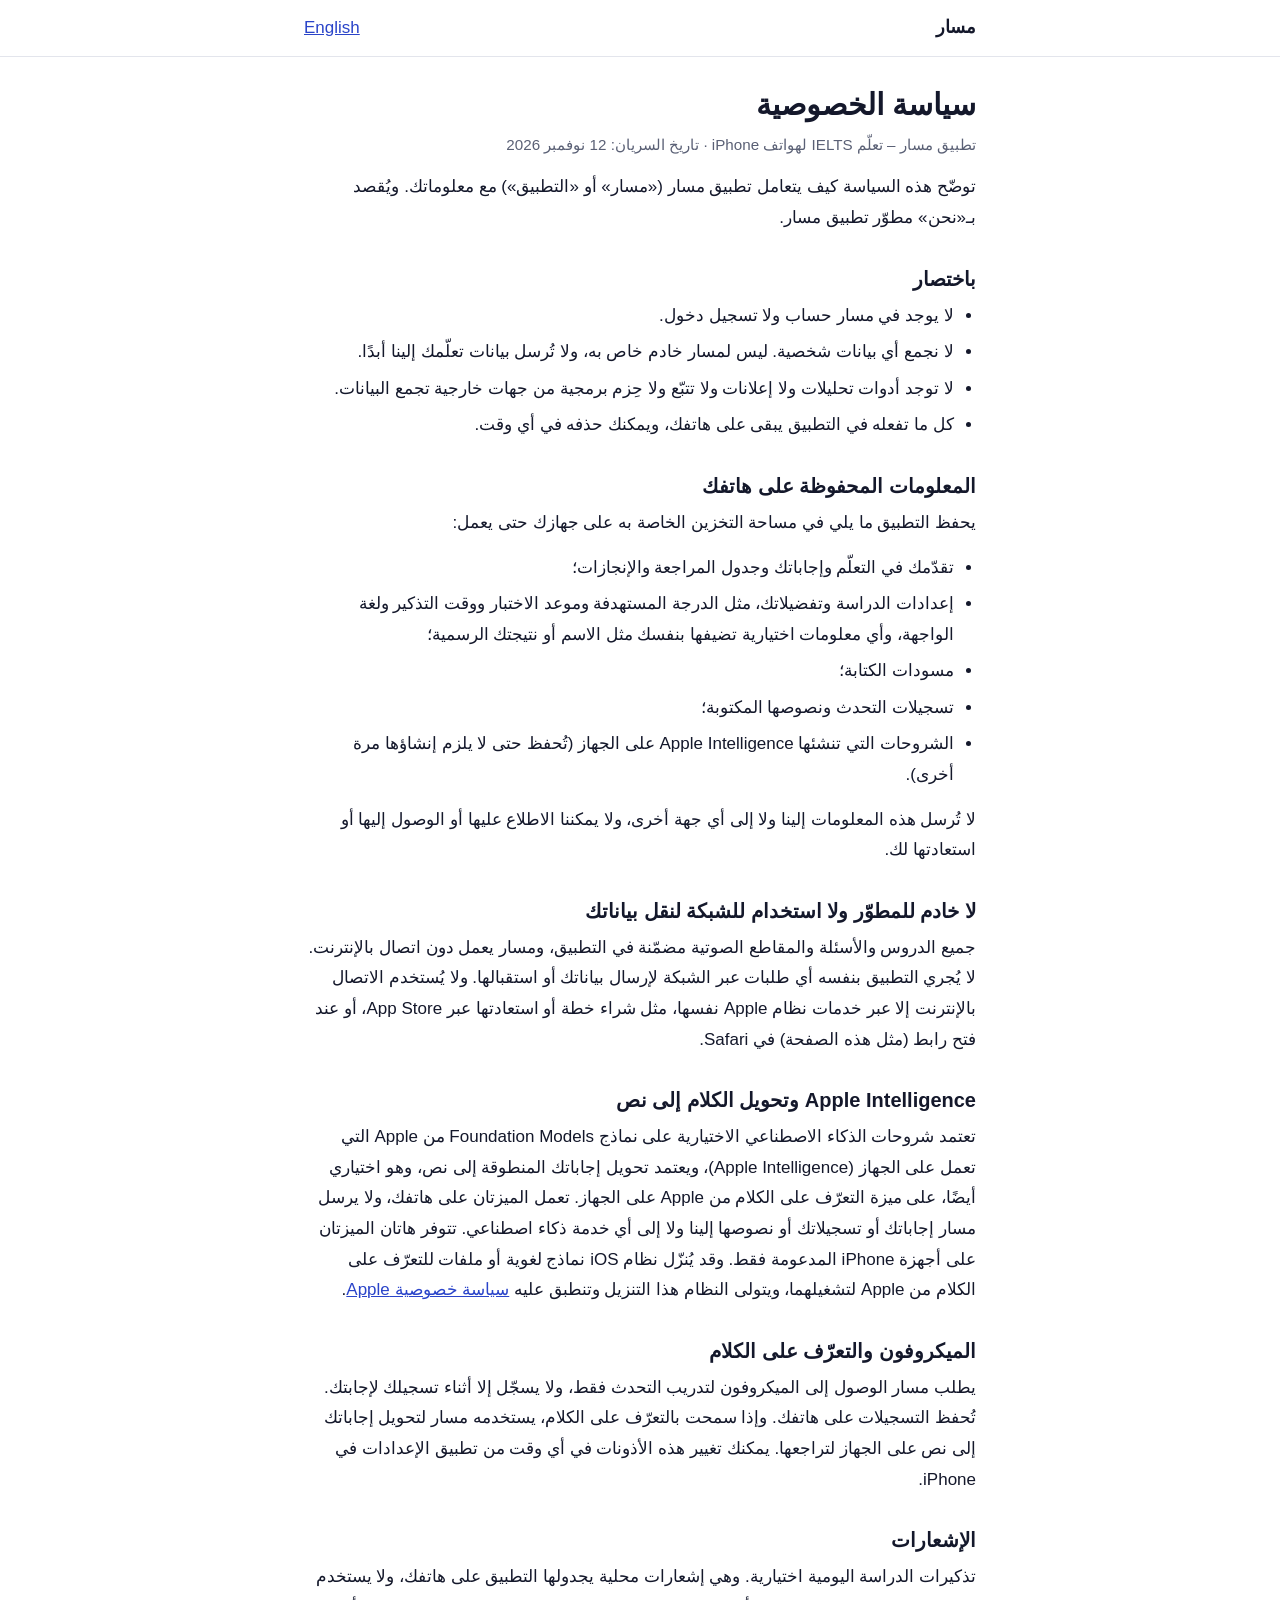
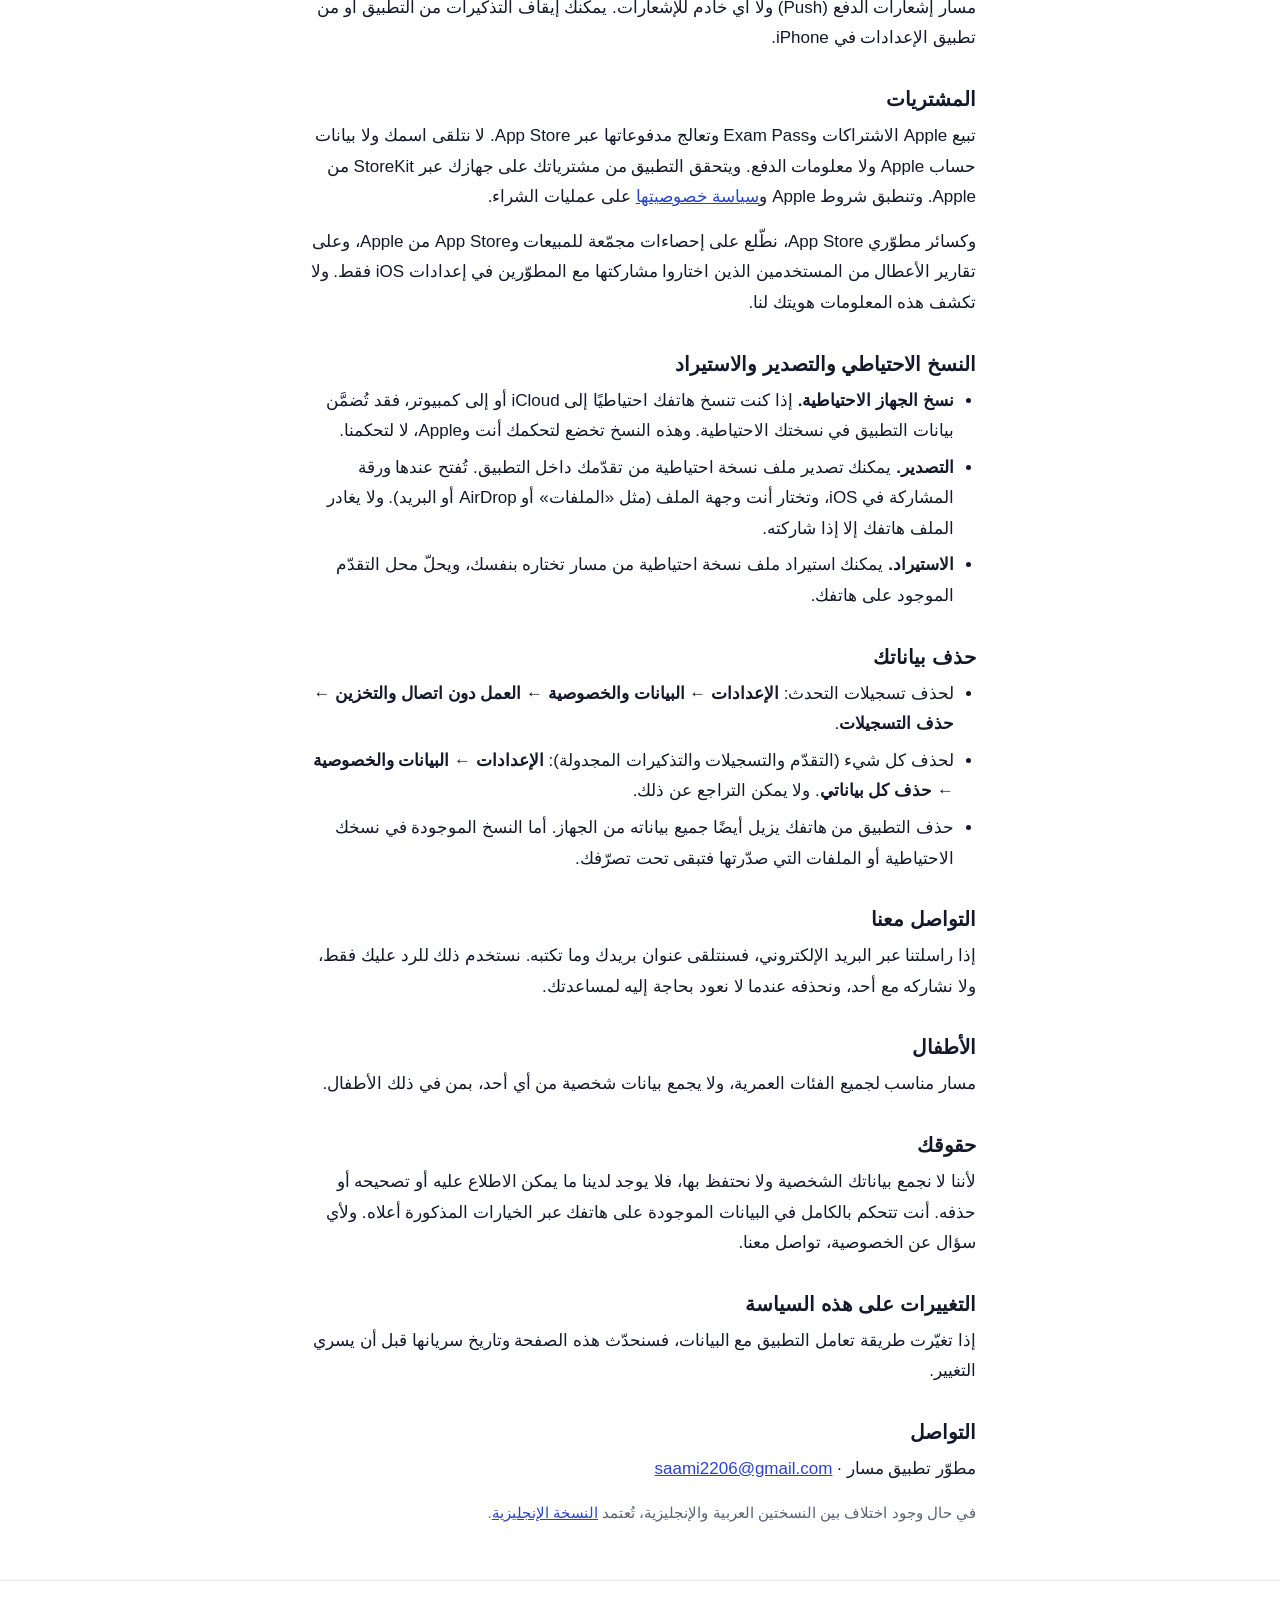
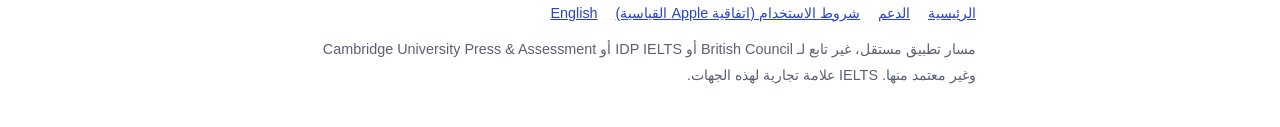
==== ar/privacy/index.html @ 682ad597 "Add Masar privacy policy and support pages (English and Arabic) Co-Authored-By: Claude Opus 5.5 <nor" ====
<!doctype html>
<html lang="ar" dir="rtl">
<head>
<meta charset="utf-8">
<meta name="viewport" content="width=device-width, initial-scale=1">
<title>سياسة الخصوصية – مسار</title>
<meta name="description" content="سياسة الخصوصية لتطبيق مسار. لا يجمع التطبيق أي بيانات شخصية، وتبقى بيانات تعلّمك على هاتفك.">
<link rel="stylesheet" href="../../style.css">
<link rel="alternate" hreflang="en" href="../../privacy/">
</head>
<body>
<header class="site"><div class="wrap">
  <a class="brand" href="../">مسار</a>
  <a href="../../privacy/" lang="en" hreflang="en">English</a>
</div></header>

<main><div class="wrap">
  <h1>سياسة الخصوصية</h1>
  <p class="meta">تطبيق مسار – تعلّم <bdi>IELTS</bdi> لهواتف <bdi>iPhone</bdi> · تاريخ السريان: 12 نوفمبر 2026</p>

  <p>توضّح هذه السياسة كيف يتعامل تطبيق مسار («مسار» أو «التطبيق») مع معلوماتك. ويُقصد بـ«نحن» مطوّر تطبيق مسار.</p>

  <h2>باختصار</h2>
  <ul>
    <li>لا يوجد في مسار حساب ولا تسجيل دخول.</li>
    <li>لا نجمع أي بيانات شخصية. ليس لمسار خادم خاص به، ولا تُرسل بيانات تعلّمك إلينا أبدًا.</li>
    <li>لا توجد أدوات تحليلات ولا إعلانات ولا تتبّع ولا حِزم برمجية من جهات خارجية تجمع البيانات.</li>
    <li>كل ما تفعله في التطبيق يبقى على هاتفك، ويمكنك حذفه في أي وقت.</li>
  </ul>

  <h2>المعلومات المحفوظة على هاتفك</h2>
  <p>يحفظ التطبيق ما يلي في مساحة التخزين الخاصة به على جهازك حتى يعمل:</p>
  <ul>
    <li>تقدّمك في التعلّم وإجاباتك وجدول المراجعة والإنجازات؛</li>
    <li>إعدادات الدراسة وتفضيلاتك، مثل الدرجة المستهدفة وموعد الاختبار ووقت التذكير ولغة الواجهة، وأي معلومات اختيارية تضيفها بنفسك مثل الاسم أو نتيجتك الرسمية؛</li>
    <li>مسودات الكتابة؛</li>
    <li>تسجيلات التحدث ونصوصها المكتوبة؛</li>
    <li>الشروحات التي تنشئها <bdi>Apple Intelligence</bdi> على الجهاز (تُحفظ حتى لا يلزم إنشاؤها مرة أخرى).</li>
  </ul>
  <p>لا تُرسل هذه المعلومات إلينا ولا إلى أي جهة أخرى، ولا يمكننا الاطلاع عليها أو الوصول إليها أو استعادتها لك.</p>

  <h2>لا خادم للمطوّر ولا استخدام للشبكة لنقل بياناتك</h2>
  <p>جميع الدروس والأسئلة والمقاطع الصوتية مضمّنة في التطبيق، ومسار يعمل دون اتصال بالإنترنت. لا يُجري التطبيق بنفسه أي طلبات عبر الشبكة لإرسال بياناتك أو استقبالها. ولا يُستخدم الاتصال بالإنترنت إلا عبر خدمات نظام Apple نفسها، مثل شراء خطة أو استعادتها عبر <bdi>App Store</bdi>، أو عند فتح رابط (مثل هذه الصفحة) في <bdi>Safari</bdi>.</p>

  <h2><bdi>Apple Intelligence</bdi> وتحويل الكلام إلى نص</h2>
  <p>تعتمد شروحات الذكاء الاصطناعي الاختيارية على نماذج <bdi>Foundation Models</bdi> من Apple التي تعمل على الجهاز (<bdi>Apple Intelligence</bdi>)، ويعتمد تحويل إجاباتك المنطوقة إلى نص، وهو اختياري أيضًا، على ميزة التعرّف على الكلام من Apple على الجهاز. تعمل الميزتان على هاتفك، ولا يرسل مسار إجاباتك أو تسجيلاتك أو نصوصها إلينا ولا إلى أي خدمة ذكاء اصطناعي. تتوفر هاتان الميزتان على أجهزة <bdi>iPhone</bdi> المدعومة فقط. وقد يُنزّل نظام <bdi>iOS</bdi> نماذج لغوية أو ملفات للتعرّف على الكلام من Apple لتشغيلهما، ويتولى النظام هذا التنزيل وتنطبق عليه <a href="https://www.apple.com/legal/privacy/">سياسة خصوصية Apple</a>.</p>

  <h2>الميكروفون والتعرّف على الكلام</h2>
  <p>يطلب مسار الوصول إلى الميكروفون لتدريب التحدث فقط، ولا يسجّل إلا أثناء تسجيلك لإجابتك. تُحفظ التسجيلات على هاتفك. وإذا سمحت بالتعرّف على الكلام، يستخدمه مسار لتحويل إجاباتك إلى نص على الجهاز لتراجعها. يمكنك تغيير هذه الأذونات في أي وقت من تطبيق الإعدادات في <bdi>iPhone</bdi>.</p>

  <h2>الإشعارات</h2>
  <p>تذكيرات الدراسة اليومية اختيارية. وهي إشعارات محلية يجدولها التطبيق على هاتفك، ولا يستخدم مسار إشعارات الدفع (<bdi>Push</bdi>) ولا أي خادم للإشعارات. يمكنك إيقاف التذكيرات من التطبيق أو من تطبيق الإعدادات في <bdi>iPhone</bdi>.</p>

  <h2>المشتريات</h2>
  <p>تبيع Apple الاشتراكات و<bdi>Exam Pass</bdi> وتعالج مدفوعاتها عبر <bdi>App Store</bdi>. لا نتلقى اسمك ولا بيانات حساب Apple ولا معلومات الدفع. ويتحقق التطبيق من مشترياتك على جهازك عبر <bdi>StoreKit</bdi> من Apple. وتنطبق شروط Apple و<a href="https://www.apple.com/legal/privacy/">سياسة خصوصيتها</a> على عمليات الشراء.</p>
  <p>وكسائر مطوّري <bdi>App Store</bdi>، نطّلع على إحصاءات مجمّعة للمبيعات و<bdi>App Store</bdi> من Apple، وعلى تقارير الأعطال من المستخدمين الذين اختاروا مشاركتها مع المطوّرين في إعدادات <bdi>iOS</bdi> فقط. ولا تكشف هذه المعلومات هويتك لنا.</p>

  <h2>النسخ الاحتياطي والتصدير والاستيراد</h2>
  <ul>
    <li><strong>نسخ الجهاز الاحتياطية.</strong> إذا كنت تنسخ هاتفك احتياطيًا إلى <bdi>iCloud</bdi> أو إلى كمبيوتر، فقد تُضمَّن بيانات التطبيق في نسختك الاحتياطية. وهذه النسخ تخضع لتحكمك أنت وApple، لا لتحكمنا.</li>
    <li><strong>التصدير.</strong> يمكنك تصدير ملف نسخة احتياطية من تقدّمك داخل التطبيق. تُفتح عندها ورقة المشاركة في <bdi>iOS</bdi>، وتختار أنت وجهة الملف (مثل «الملفات» أو <bdi>AirDrop</bdi> أو البريد). ولا يغادر الملف هاتفك إلا إذا شاركته.</li>
    <li><strong>الاستيراد.</strong> يمكنك استيراد ملف نسخة احتياطية من مسار تختاره بنفسك، ويحلّ محل التقدّم الموجود على هاتفك.</li>
  </ul>

  <h2>حذف بياناتك</h2>
  <ul>
    <li>لحذف تسجيلات التحدث: <span class="path">الإعدادات ← البيانات والخصوصية ← العمل دون اتصال والتخزين ← حذف التسجيلات</span>.</li>
    <li>لحذف كل شيء (التقدّم والتسجيلات والتذكيرات المجدولة): <span class="path">الإعدادات ← البيانات والخصوصية ← حذف كل بياناتي</span>. ولا يمكن التراجع عن ذلك.</li>
    <li>حذف التطبيق من هاتفك يزيل أيضًا جميع بياناته من الجهاز. أما النسخ الموجودة في نسخك الاحتياطية أو الملفات التي صدّرتها فتبقى تحت تصرّفك.</li>
  </ul>

  <h2>التواصل معنا</h2>
  <p>إذا راسلتنا عبر البريد الإلكتروني، فسنتلقى عنوان بريدك وما تكتبه. نستخدم ذلك للرد عليك فقط، ولا نشاركه مع أحد، ونحذفه عندما لا نعود بحاجة إليه لمساعدتك.</p>

  <h2>الأطفال</h2>
  <p>مسار مناسب لجميع الفئات العمرية، ولا يجمع بيانات شخصية من أي أحد، بمن في ذلك الأطفال.</p>

  <h2>حقوقك</h2>
  <p>لأننا لا نجمع بياناتك الشخصية ولا نحتفظ بها، فلا يوجد لدينا ما يمكن الاطلاع عليه أو تصحيحه أو حذفه. أنت تتحكم بالكامل في البيانات الموجودة على هاتفك عبر الخيارات المذكورة أعلاه. ولأي سؤال عن الخصوصية، تواصل معنا.</p>

  <h2>التغييرات على هذه السياسة</h2>
  <p>إذا تغيّرت طريقة تعامل التطبيق مع البيانات، فسنحدّث هذه الصفحة وتاريخ سريانها قبل أن يسري التغيير.</p>

  <h2>التواصل</h2>
  <p>مطوّر تطبيق مسار · <a class="email" href="mailto:saami2206@gmail.com" dir="ltr">saami2206@gmail.com</a></p>

  <p class="meta">في حال وجود اختلاف بين النسختين العربية والإنجليزية، تُعتمد <a href="../../privacy/">النسخة الإنجليزية</a>.</p>
</div></main>

<footer class="site"><div class="wrap">
  <nav>
    <a href="../">الرئيسية</a>
    <a href="../support/">الدعم</a>
    <a href="https://www.apple.com/legal/internet-services/itunes/dev/stdeula/">شروط الاستخدام (اتفاقية Apple القياسية)</a>
    <a href="../../privacy/" lang="en" hreflang="en">English</a>
  </nav>
  <p>مسار تطبيق مستقل، غير تابع لـ <bdi>British Council</bdi> أو <bdi>IDP IELTS</bdi> أو <bdi>Cambridge University Press &amp; Assessment</bdi> وغير معتمد منها. <bdi>IELTS</bdi> علامة تجارية لهذه الجهات.</p>
</div></footer>
</body>
</html>
---- style.css ----
:root {
  color-scheme: light dark;
  --bg: #ffffff;
  --text: #14182b;
  --muted: #5a6075;
  --line: #e3e5ec;
  --accent: #2a44c9;
  --card: #f5f6fa;
}

@media (prefers-color-scheme: dark) {
  :root {
    --bg: #070f2b;
    --text: #eef0f7;
    --muted: #a7adc2;
    --line: #22294a;
    --accent: #8ea2ff;
    --card: #0f1838;
  }
}

* { box-sizing: border-box; }

html { -webkit-text-size-adjust: 100%; }

body {
  margin: 0;
  background: var(--bg);
  color: var(--text);
  font: 17px/1.6 -apple-system, BlinkMacSystemFont, "SF Pro Text", "Segoe UI", Roboto, "Helvetica Neue", Arial, sans-serif;
}

:lang(ar) body, body:lang(ar) {
  font-family: -apple-system, "SF Arabic", "Geeza Pro", "Noto Sans Arabic", Tahoma, Arial, sans-serif;
  line-height: 1.8;
}

.wrap {
  max-width: 44rem;
  margin: 0 auto;
  padding: 0 16px;
}

header.site {
  border-bottom: 1px solid var(--line);
}

header.site .wrap {
  display: flex;
  align-items: center;
  justify-content: space-between;
  gap: 12px;
  min-height: 56px;
}

.brand {
  font-weight: 700;
  font-size: 1.1rem;
  color: var(--text);
  text-decoration: none;
}

a { color: var(--accent); }
a:hover { text-decoration-thickness: 2px; }

main { padding: 28px 0 40px; }

h1 { font-size: 1.9rem; line-height: 1.25; margin: 0 0 8px; }
h2 { font-size: 1.25rem; line-height: 1.35; margin: 32px 0 8px; }
h3 { font-size: 1.05rem; margin: 22px 0 4px; }

p, ul { margin: 0 0 14px; }
ul { padding-inline-start: 1.3em; }
li { margin-bottom: 6px; }

.lead { font-size: 1.15rem; color: var(--muted); }
.meta { color: var(--muted); font-size: 0.95rem; }

.cards {
  display: grid;
  gap: 12px;
  margin: 24px 0;
}

@media (min-width: 560px) {
  .cards { grid-template-columns: 1fr 1fr; }
}

.card {
  display: block;
  padding: 16px 18px;
  border: 1px solid var(--line);
  border-radius: 14px;
  background: var(--card);
  color: var(--text);
  text-decoration: none;
}

.card strong { display: block; color: var(--accent); font-size: 1.05rem; }
.card span { color: var(--muted); font-size: 0.95rem; }

.note {
  padding: 14px 16px;
  border-radius: 12px;
  background: var(--card);
  border: 1px solid var(--line);
  color: var(--muted);
  font-size: 0.95rem;
}

.path { font-weight: 600; }

bdi, .ltr { unicode-bidi: isolate; }

footer.site {
  border-top: 1px solid var(--line);
  padding: 20px 0 32px;
  color: var(--muted);
  font-size: 0.9rem;
}

footer.site nav {
  display: flex;
  flex-wrap: wrap;
  gap: 8px 18px;
  margin-bottom: 10px;
}

footer.site p { margin: 0 0 6px; }

a, .email { overflow-wrap: anywhere; }
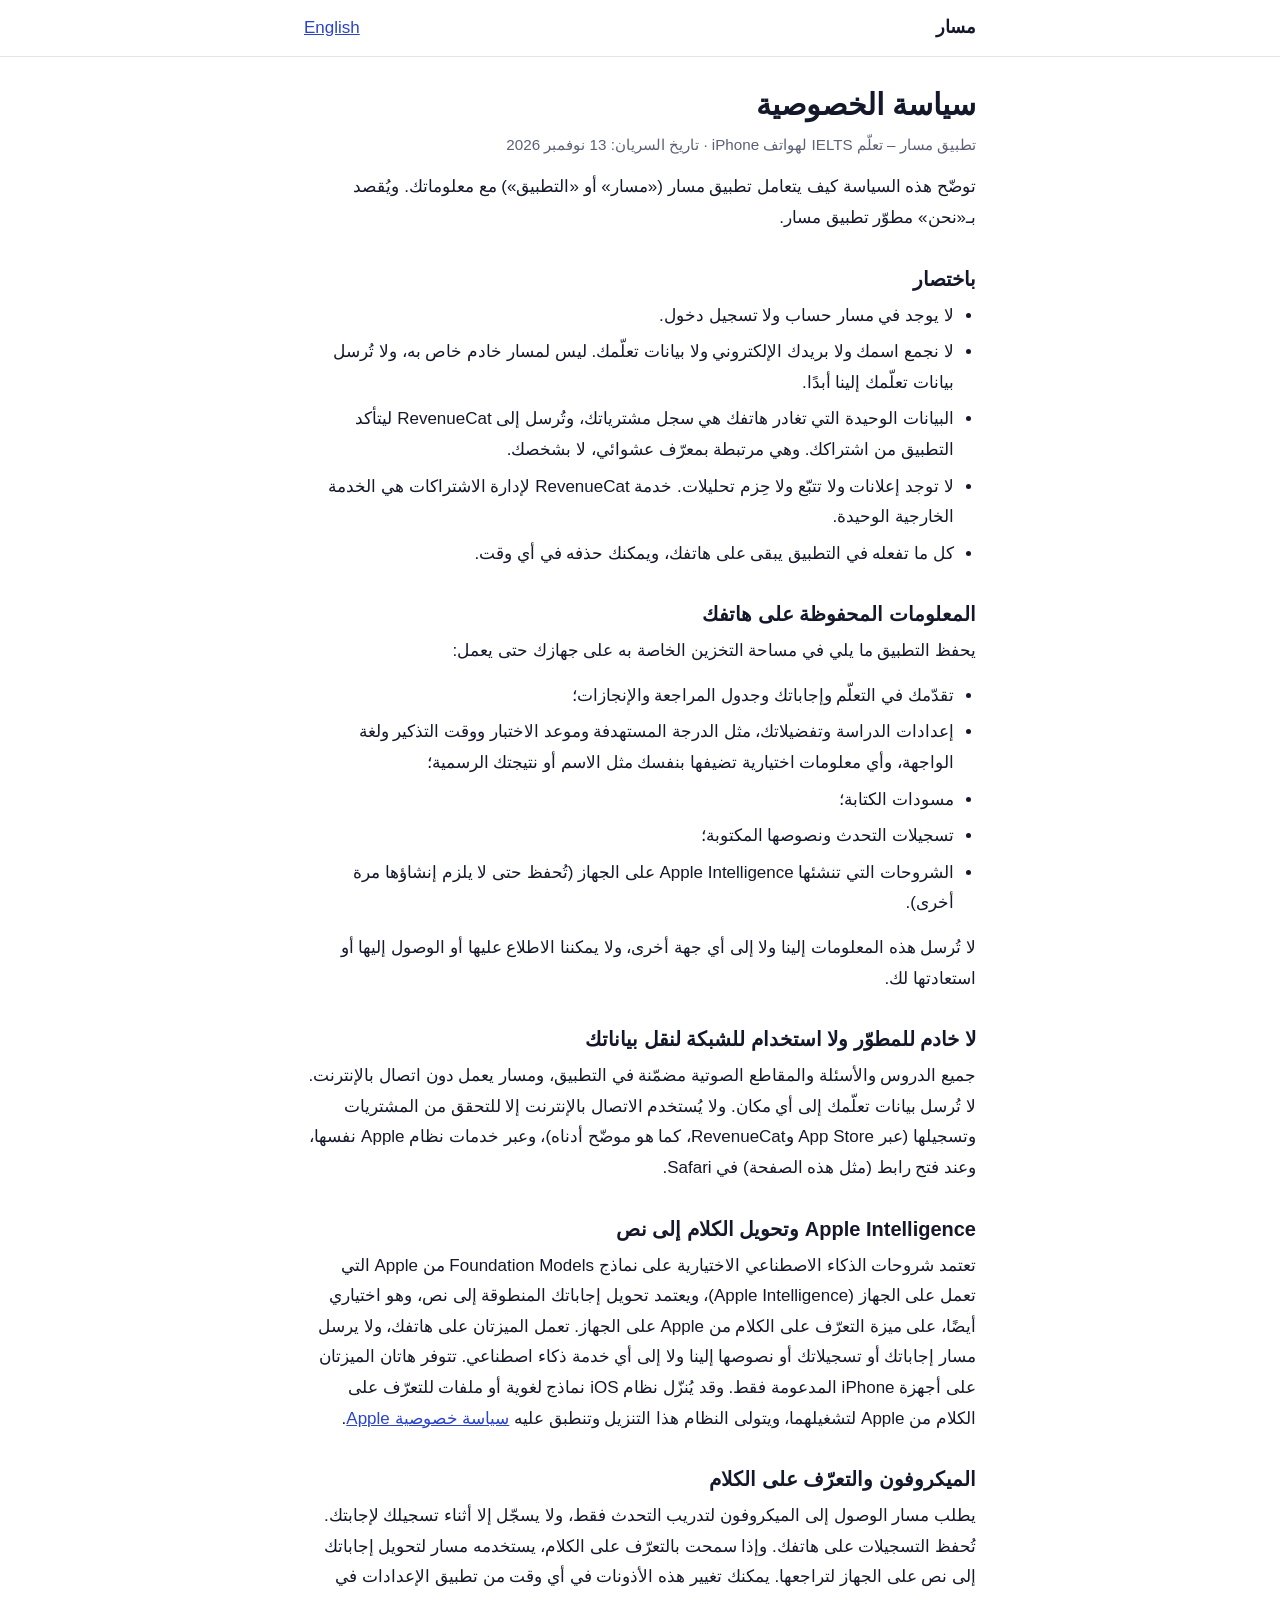
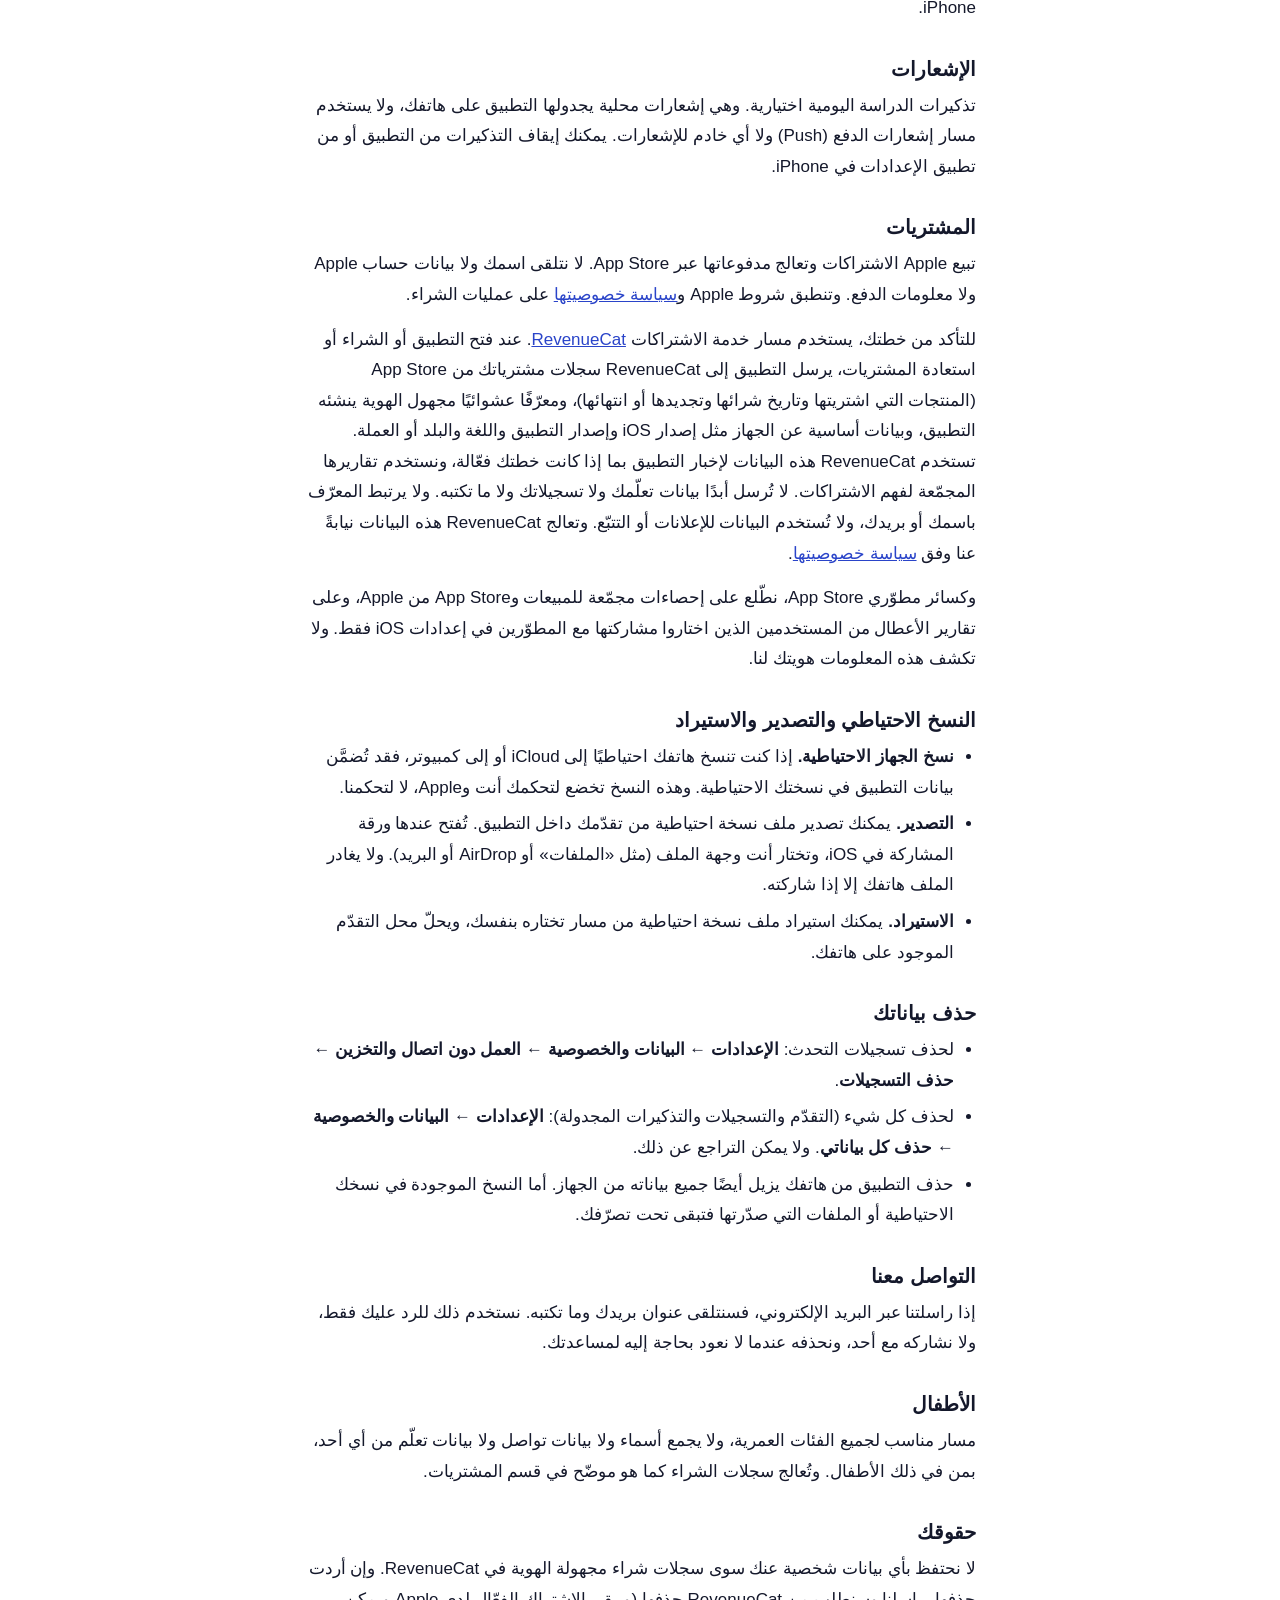
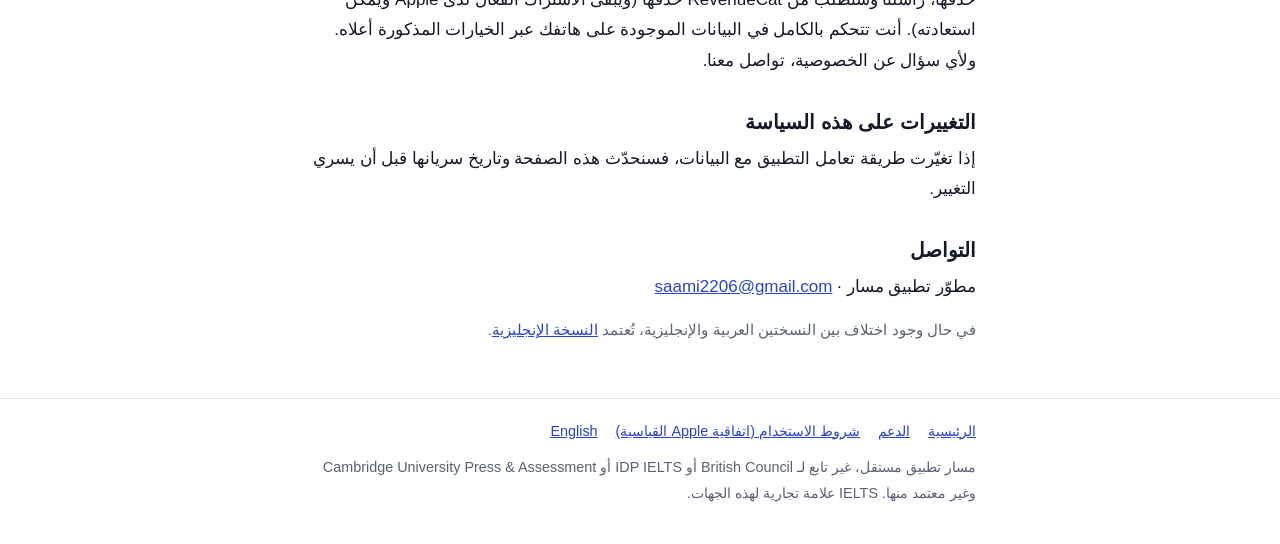
==== commit b5a50035: "Describe RevenueCat in the privacy policy Masar now confirms subscriptions through RevenueCat, so th" ====
--- a/ar/privacy/index.html
+++ b/ar/privacy/index.html
@@ -16,15 +16,16 @@
 
 <main><div class="wrap">
   <h1>سياسة الخصوصية</h1>
-  <p class="meta">تطبيق مسار – تعلّم <bdi>IELTS</bdi> لهواتف <bdi>iPhone</bdi> · تاريخ السريان: 12 نوفمبر 2026</p>
+  <p class="meta">تطبيق مسار – تعلّم <bdi>IELTS</bdi> لهواتف <bdi>iPhone</bdi> · تاريخ السريان: 13 نوفمبر 2026</p>
 
   <p>توضّح هذه السياسة كيف يتعامل تطبيق مسار («مسار» أو «التطبيق») مع معلوماتك. ويُقصد بـ«نحن» مطوّر تطبيق مسار.</p>
 
   <h2>باختصار</h2>
   <ul>
     <li>لا يوجد في مسار حساب ولا تسجيل دخول.</li>
-    <li>لا نجمع أي بيانات شخصية. ليس لمسار خادم خاص به، ولا تُرسل بيانات تعلّمك إلينا أبدًا.</li>
-    <li>لا توجد أدوات تحليلات ولا إعلانات ولا تتبّع ولا حِزم برمجية من جهات خارجية تجمع البيانات.</li>
+    <li>لا نجمع اسمك ولا بريدك الإلكتروني ولا بيانات تعلّمك. ليس لمسار خادم خاص به، ولا تُرسل بيانات تعلّمك إلينا أبدًا.</li>
+    <li>البيانات الوحيدة التي تغادر هاتفك هي سجل مشترياتك، وتُرسل إلى <bdi>RevenueCat</bdi> ليتأكد التطبيق من اشتراكك. وهي مرتبطة بمعرّف عشوائي، لا بشخصك.</li>
+    <li>لا توجد إعلانات ولا تتبّع ولا حِزم تحليلات. خدمة <bdi>RevenueCat</bdi> لإدارة الاشتراكات هي الخدمة الخارجية الوحيدة.</li>
     <li>كل ما تفعله في التطبيق يبقى على هاتفك، ويمكنك حذفه في أي وقت.</li>
   </ul>
 
@@ -40,7 +41,7 @@
   <p>لا تُرسل هذه المعلومات إلينا ولا إلى أي جهة أخرى، ولا يمكننا الاطلاع عليها أو الوصول إليها أو استعادتها لك.</p>
 
   <h2>لا خادم للمطوّر ولا استخدام للشبكة لنقل بياناتك</h2>
-  <p>جميع الدروس والأسئلة والمقاطع الصوتية مضمّنة في التطبيق، ومسار يعمل دون اتصال بالإنترنت. لا يُجري التطبيق بنفسه أي طلبات عبر الشبكة لإرسال بياناتك أو استقبالها. ولا يُستخدم الاتصال بالإنترنت إلا عبر خدمات نظام Apple نفسها، مثل شراء خطة أو استعادتها عبر <bdi>App Store</bdi>، أو عند فتح رابط (مثل هذه الصفحة) في <bdi>Safari</bdi>.</p>
+  <p>جميع الدروس والأسئلة والمقاطع الصوتية مضمّنة في التطبيق، ومسار يعمل دون اتصال بالإنترنت. لا تُرسل بيانات تعلّمك إلى أي مكان. ولا يُستخدم الاتصال بالإنترنت إلا للتحقق من المشتريات وتسجيلها (عبر <bdi>App Store</bdi> و<bdi>RevenueCat</bdi>، كما هو موضّح أدناه)، وعبر خدمات نظام Apple نفسها، وعند فتح رابط (مثل هذه الصفحة) في <bdi>Safari</bdi>.</p>
 
   <h2><bdi>Apple Intelligence</bdi> وتحويل الكلام إلى نص</h2>
   <p>تعتمد شروحات الذكاء الاصطناعي الاختيارية على نماذج <bdi>Foundation Models</bdi> من Apple التي تعمل على الجهاز (<bdi>Apple Intelligence</bdi>)، ويعتمد تحويل إجاباتك المنطوقة إلى نص، وهو اختياري أيضًا، على ميزة التعرّف على الكلام من Apple على الجهاز. تعمل الميزتان على هاتفك، ولا يرسل مسار إجاباتك أو تسجيلاتك أو نصوصها إلينا ولا إلى أي خدمة ذكاء اصطناعي. تتوفر هاتان الميزتان على أجهزة <bdi>iPhone</bdi> المدعومة فقط. وقد يُنزّل نظام <bdi>iOS</bdi> نماذج لغوية أو ملفات للتعرّف على الكلام من Apple لتشغيلهما، ويتولى النظام هذا التنزيل وتنطبق عليه <a href="https://www.apple.com/legal/privacy/">سياسة خصوصية Apple</a>.</p>
@@ -52,7 +53,8 @@
   <p>تذكيرات الدراسة اليومية اختيارية. وهي إشعارات محلية يجدولها التطبيق على هاتفك، ولا يستخدم مسار إشعارات الدفع (<bdi>Push</bdi>) ولا أي خادم للإشعارات. يمكنك إيقاف التذكيرات من التطبيق أو من تطبيق الإعدادات في <bdi>iPhone</bdi>.</p>
 
   <h2>المشتريات</h2>
-  <p>تبيع Apple الاشتراكات و<bdi>Exam Pass</bdi> وتعالج مدفوعاتها عبر <bdi>App Store</bdi>. لا نتلقى اسمك ولا بيانات حساب Apple ولا معلومات الدفع. ويتحقق التطبيق من مشترياتك على جهازك عبر <bdi>StoreKit</bdi> من Apple. وتنطبق شروط Apple و<a href="https://www.apple.com/legal/privacy/">سياسة خصوصيتها</a> على عمليات الشراء.</p>
+  <p>تبيع Apple الاشتراكات وتعالج مدفوعاتها عبر <bdi>App Store</bdi>. لا نتلقى اسمك ولا بيانات حساب Apple ولا معلومات الدفع. وتنطبق شروط Apple و<a href="https://www.apple.com/legal/privacy/">سياسة خصوصيتها</a> على عمليات الشراء.</p>
+  <p>للتأكد من خطتك، يستخدم مسار خدمة الاشتراكات <a href="https://www.revenuecat.com/"><bdi>RevenueCat</bdi></a>. عند فتح التطبيق أو الشراء أو استعادة المشتريات، يرسل التطبيق إلى <bdi>RevenueCat</bdi> سجلات مشترياتك من <bdi>App Store</bdi> (المنتجات التي اشتريتها وتاريخ شرائها وتجديدها أو انتهائها)، ومعرّفًا عشوائيًا مجهول الهوية ينشئه التطبيق، وبيانات أساسية عن الجهاز مثل إصدار <bdi>iOS</bdi> وإصدار التطبيق واللغة والبلد أو العملة. تستخدم <bdi>RevenueCat</bdi> هذه البيانات لإخبار التطبيق بما إذا كانت خطتك فعّالة، ونستخدم تقاريرها المجمّعة لفهم الاشتراكات. لا تُرسل أبدًا بيانات تعلّمك ولا تسجيلاتك ولا ما تكتبه. ولا يرتبط المعرّف باسمك أو بريدك، ولا تُستخدم البيانات للإعلانات أو التتبّع. وتعالج <bdi>RevenueCat</bdi> هذه البيانات نيابةً عنا وفق <a href="https://www.revenuecat.com/privacy/">سياسة خصوصيتها</a>.</p>
   <p>وكسائر مطوّري <bdi>App Store</bdi>، نطّلع على إحصاءات مجمّعة للمبيعات و<bdi>App Store</bdi> من Apple، وعلى تقارير الأعطال من المستخدمين الذين اختاروا مشاركتها مع المطوّرين في إعدادات <bdi>iOS</bdi> فقط. ولا تكشف هذه المعلومات هويتك لنا.</p>
 
   <h2>النسخ الاحتياطي والتصدير والاستيراد</h2>
@@ -73,10 +75,10 @@
   <p>إذا راسلتنا عبر البريد الإلكتروني، فسنتلقى عنوان بريدك وما تكتبه. نستخدم ذلك للرد عليك فقط، ولا نشاركه مع أحد، ونحذفه عندما لا نعود بحاجة إليه لمساعدتك.</p>
 
   <h2>الأطفال</h2>
-  <p>مسار مناسب لجميع الفئات العمرية، ولا يجمع بيانات شخصية من أي أحد، بمن في ذلك الأطفال.</p>
+  <p>مسار مناسب لجميع الفئات العمرية، ولا يجمع أسماء ولا بيانات تواصل ولا بيانات تعلّم من أي أحد، بمن في ذلك الأطفال. وتُعالج سجلات الشراء كما هو موضّح في قسم المشتريات.</p>
 
   <h2>حقوقك</h2>
-  <p>لأننا لا نجمع بياناتك الشخصية ولا نحتفظ بها، فلا يوجد لدينا ما يمكن الاطلاع عليه أو تصحيحه أو حذفه. أنت تتحكم بالكامل في البيانات الموجودة على هاتفك عبر الخيارات المذكورة أعلاه. ولأي سؤال عن الخصوصية، تواصل معنا.</p>
+  <p>لا نحتفظ بأي بيانات شخصية عنك سوى سجلات شراء مجهولة الهوية في <bdi>RevenueCat</bdi>. وإن أردت حذفها، راسلنا وسنطلب من <bdi>RevenueCat</bdi> حذفها (ويبقى الاشتراك الفعّال لدى Apple ويمكن استعادته). أنت تتحكم بالكامل في البيانات الموجودة على هاتفك عبر الخيارات المذكورة أعلاه. ولأي سؤال عن الخصوصية، تواصل معنا.</p>
 
   <h2>التغييرات على هذه السياسة</h2>
   <p>إذا تغيّرت طريقة تعامل التطبيق مع البيانات، فسنحدّث هذه الصفحة وتاريخ سريانها قبل أن يسري التغيير.</p>
